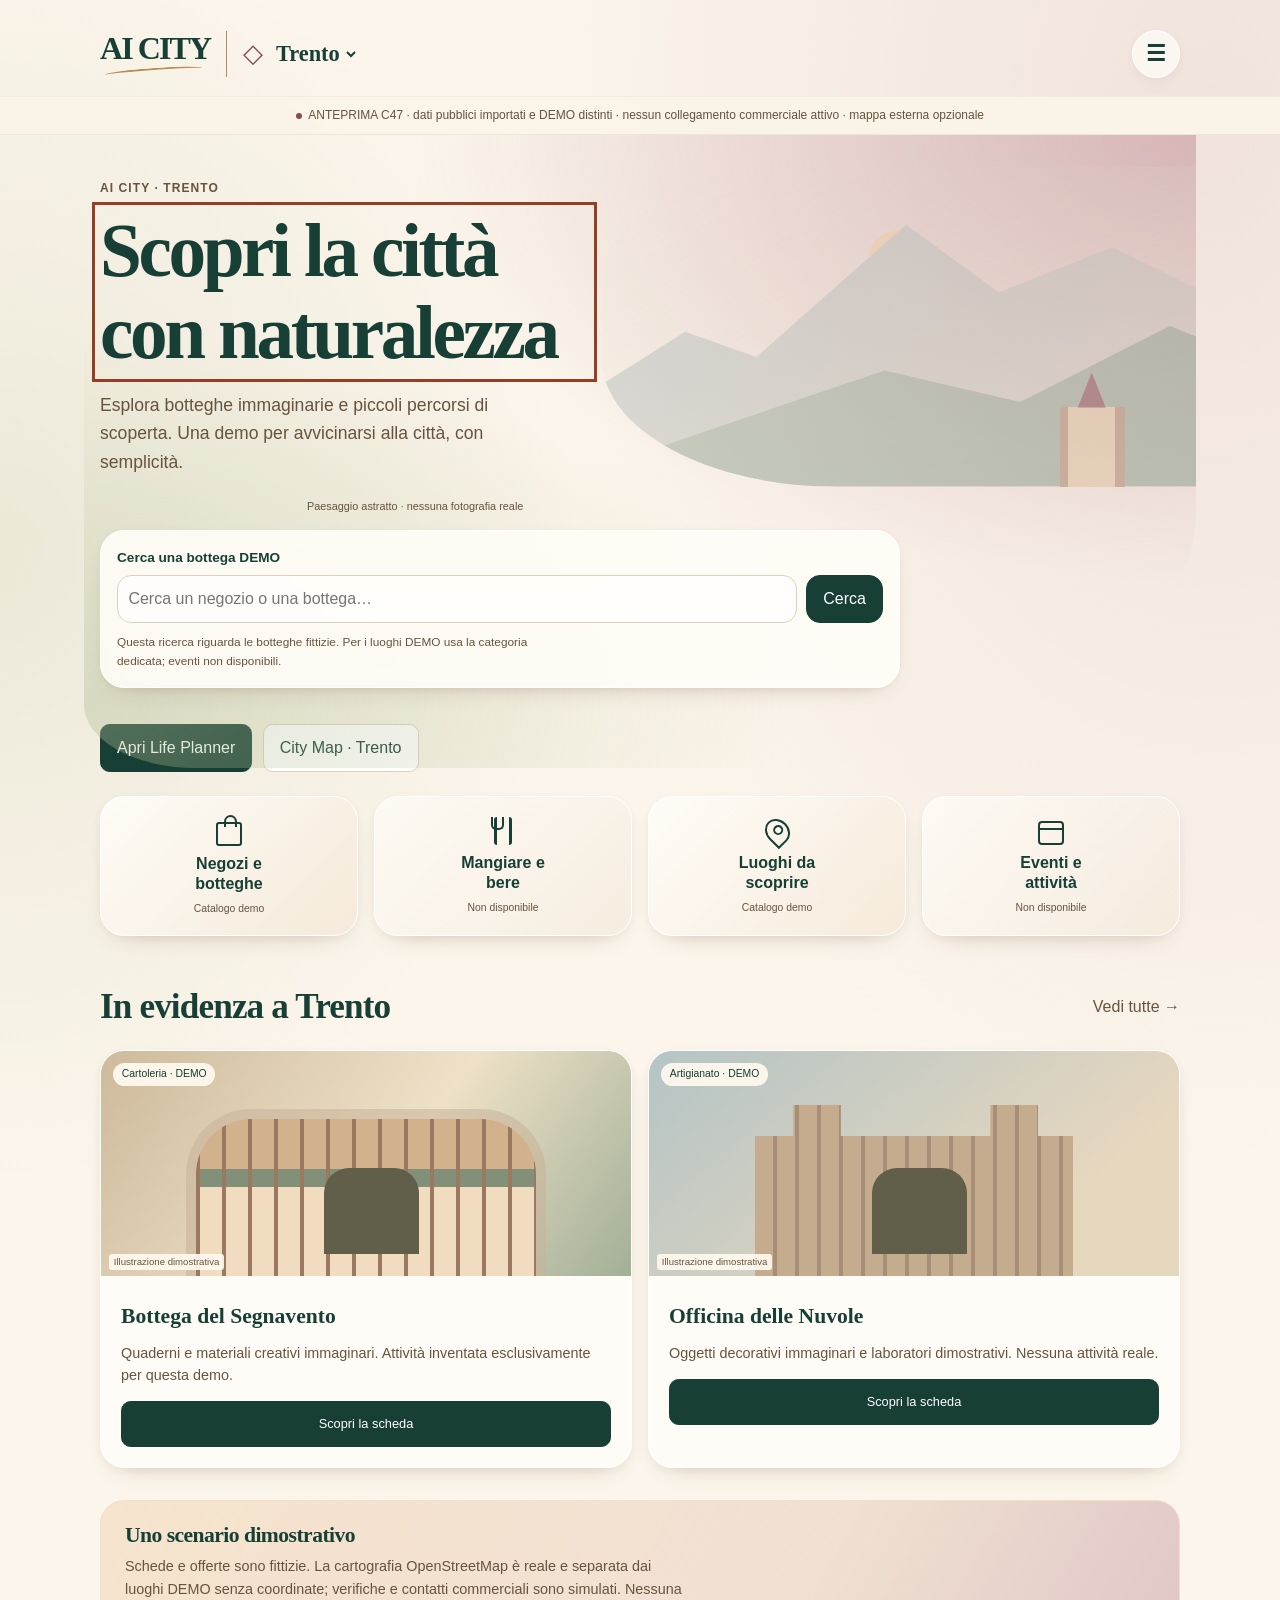
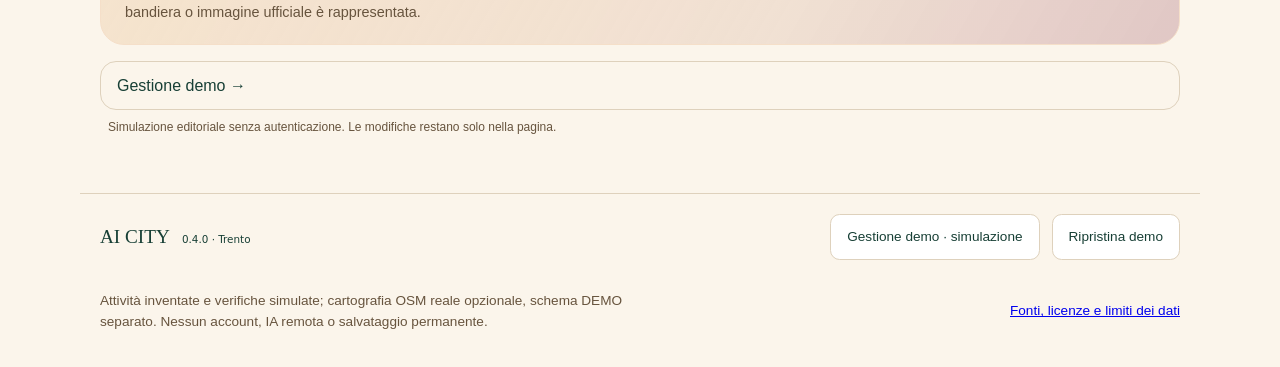
==== index.html @ 55f74620 "Publish approved C47 preview assets: 30 files, 112 source-attributed places" ====
<!doctype html>
<html lang="it" data-city="neutral">
<head>
  <meta charset="utf-8">
  <meta name="viewport" content="width=device-width, initial-scale=1">
  <meta http-equiv="Content-Security-Policy" content="default-src 'none'; script-src 'self'; style-src 'self'; connect-src 'none'; img-src 'self' https://tile.openstreetmap.org; object-src 'none'; base-uri 'none'; form-action 'none'">
  <meta name="robots" content="noindex, nofollow">
  <meta name="referrer" content="no-referrer">
  <title>AI CITY — Trento 0.4.0</title>
  <link rel="stylesheet" href="vendor/leaflet/leaflet.css?v=a78371028241">
  <link rel="stylesheet" href="css/themes.css?v=1bc61b730424">
  <link rel="stylesheet" href="css/styles.css?v=4cbe241a34bc">
  <script defer src="vendor/leaflet/leaflet.js?v=85d455b45224"></script>
  <script defer src="js/demo-data.js?v=3ddd07dd8bb1"></script>
  <script defer src="js/themes/cities.js?v=68f220bba441"></script>
  <script defer src="js/state.js?v=ad04cb5efa0e"></script>
  <script defer src="js/content.js?v=97aa7e0a0146"></script>
  <script defer src="js/ui.js?v=42a8a1e8aa17"></script>
  <script defer src="js/navigation.js?v=e4daad73b8e9"></script>
  <script defer src="js/adapters/services.js?v=25bae5fc5af2"></script>
  <script defer src="js/components/city-map.js?v=29659e75aa56"></script>
  <script defer src="js/modules/catalog.js?v=ef05565b4fd0"></script>
  <script defer src="js/modules/editorial.js?v=5b3445614625"></script>
  <script defer src="js/modules/home.js?v=97c25fdfb9ae"></script>
  <script defer src="js/modules/discovery.js?v=fab158edac0f"></script>
  <script defer src="js/app.js?v=d16a31683021"></script>
</head>
<body>
  <a class="skip" href="#main">Vai al contenuto</a>
  <header class="site-header"><div class="header-inner">
    <button type="button" id="home" class="brand" aria-label="AI CITY — Homepage">AI CITY<span class="brand-stroke" aria-hidden="true"></span></button>
    <div class="city-control"><span class="territory-symbol" role="img" aria-label="Segno neutro, non simbolo territoriale ufficiale">◇</span><label class="sr-only" for="city-selector">Città disponibile nella demo</label><select id="city-selector" aria-describedby="city-hint"><option value="trento">Trento</option></select><span id="city-hint" class="sr-only">Solo Trento è disponibile; nessun'altra città è operativa.</span></div>
    <details class="compact-menu"><summary aria-label="Apri menu di navigazione"><span class="menu-lines" aria-hidden="true">☰</span></summary><nav aria-label="Navigazione principale"><button type="button" id="explore">Esplora le botteghe</button><button type="button" id="places-nav">Luoghi DEMO</button><button type="button" id="planner-nav">Il mio piano DEMO</button></nav></details>
  </div></header>
  <aside class="demo-notice"><span class="notice-dot" aria-hidden="true"></span>ANTEPRIMA C47 · dati pubblici importati e DEMO distinti · nessun collegamento commerciale attivo · mappa esterna opzionale</aside>
  <main id="main" tabindex="-1"><h1>La demo si sta preparando</h1><p>Se il messaggio rimane visibile, verifica che tutti gli script locali siano presenti e consentiti.</p></main>
  <p id="announcement" class="sr-only" role="status" aria-live="polite" aria-atomic="true"></p>
  <footer><div class="footer-top"><span class="footer-wordmark">AI CITY <small>0.4.0 · Trento</small></span><button type="button" id="manage">Gestione demo · simulazione</button><button type="button" id="reset">Ripristina demo</button></div><p>Attività inventate e verifiche simulate; cartografia OSM reale opzionale, schema DEMO separato. Nessun account, IA remota o salvataggio permanente.</p><p><a href="attributions.html">Fonti, licenze e limiti dei dati</a></p></footer>
  <noscript><p class="demo-notice">Abilita JavaScript locale per esplorare la demo. Nessun servizio esterno è necessario.</p></noscript>
</body>
</html>
---- vendor/leaflet/leaflet.css ----
/* required styles */

.leaflet-pane,
.leaflet-tile,
.leaflet-marker-icon,
.leaflet-marker-shadow,
.leaflet-tile-container,
.leaflet-pane > svg,
.leaflet-pane > canvas,
.leaflet-zoom-box,
.leaflet-image-layer,
.leaflet-layer {
	position: absolute;
	left: 0;
	top: 0;
	}
.leaflet-container {
	overflow: hidden;
	}
.leaflet-tile,
.leaflet-marker-icon,
.leaflet-marker-shadow {
	-webkit-user-select: none;
	   -moz-user-select: none;
	        user-select: none;
	  -webkit-user-drag: none;
	}
/* Prevents IE11 from highlighting tiles in blue */
.leaflet-tile::selection {
	background: transparent;
}
/* Safari renders non-retina tile on retina better with this, but Chrome is worse */
.leaflet-safari .leaflet-tile {
	image-rendering: -webkit-optimize-contrast;
	}
/* hack that prevents hw layers "stretching" when loading new tiles */
.leaflet-safari .leaflet-tile-container {
	width: 1600px;
	height: 1600px;
	-webkit-transform-origin: 0 0;
	}
.leaflet-marker-icon,
.leaflet-marker-shadow {
	display: block;
	}
/* .leaflet-container svg: reset svg max-width decleration shipped in Joomla! (joomla.org) 3.x */
/* .leaflet-container img: map is broken in FF if you have max-width: 100% on tiles */
.leaflet-container .leaflet-overlay-pane svg {
	max-width: none !important;
	max-height: none !important;
	}
.leaflet-container .leaflet-marker-pane img,
.leaflet-container .leaflet-shadow-pane img,
.leaflet-container .leaflet-tile-pane img,
.leaflet-container img.leaflet-image-layer,
.leaflet-container .leaflet-tile {
	max-width: none !important;
	max-height: none !important;
	width: auto;
	padding: 0;
	}

.leaflet-container img.leaflet-tile {
	/* See: https://bugs.chromium.org/p/chromium/issues/detail?id=600120 */
	mix-blend-mode: plus-lighter;
}

.leaflet-container.leaflet-touch-zoom {
	-ms-touch-action: pan-x pan-y;
	touch-action: pan-x pan-y;
	}
.leaflet-container.leaflet-touch-drag {
	-ms-touch-action: pinch-zoom;
	/* Fallback for FF which doesn't support pinch-zoom */
	touch-action: none;
	touch-action: pinch-zoom;
}
.leaflet-container.leaflet-touch-drag.leaflet-touch-zoom {
	-ms-touch-action: none;
	touch-action: none;
}
.leaflet-container {
	-webkit-tap-highlight-color: transparent;
}
.leaflet-container a {
	-webkit-tap-highlight-color: rgba(51, 181, 229, 0.4);
}
.leaflet-tile {
	filter: inherit;
	visibility: hidden;
	}
.leaflet-tile-loaded {
	visibility: inherit;
	}
.leaflet-zoom-box {
	width: 0;
	height: 0;
	-moz-box-sizing: border-box;
	     box-sizing: border-box;
	z-index: 800;
	}
/* workaround for https://bugzilla.mozilla.org/show_bug.cgi?id=888319 */
.leaflet-overlay-pane svg {
	-moz-user-select: none;
	}

.leaflet-pane         { z-index: 400; }

.leaflet-tile-pane    { z-index: 200; }
.leaflet-overlay-pane { z-index: 400; }
.leaflet-shadow-pane  { z-index: 500; }
.leaflet-marker-pane  { z-index: 600; }
.leaflet-tooltip-pane   { z-index: 650; }
.leaflet-popup-pane   { z-index: 700; }

.leaflet-map-pane canvas { z-index: 100; }
.leaflet-map-pane svg    { z-index: 200; }

.leaflet-vml-shape {
	width: 1px;
	height: 1px;
	}
.lvml {
	behavior: url(#default#VML);
	display: inline-block;
	position: absolute;
	}


/* control positioning */

.leaflet-control {
	position: relative;
	z-index: 800;
	pointer-events: visiblePainted; /* IE 9-10 doesn't have auto */
	pointer-events: auto;
	}
.leaflet-top,
.leaflet-bottom {
	position: absolute;
	z-index: 1000;
	pointer-events: none;
	}
.leaflet-top {
	top: 0;
	}
.leaflet-right {
	right: 0;
	}
.leaflet-bottom {
	bottom: 0;
	}
.leaflet-left {
	left: 0;
	}
.leaflet-control {
	float: left;
	clear: both;
	}
.leaflet-right .leaflet-control {
	float: right;
	}
.leaflet-top .leaflet-control {
	margin-top: 10px;
	}
.leaflet-bottom .leaflet-control {
	margin-bottom: 10px;
	}
.leaflet-left .leaflet-control {
	margin-left: 10px;
	}
.leaflet-right .leaflet-control {
	margin-right: 10px;
	}


/* zoom and fade animations */

.leaflet-fade-anim .leaflet-popup {
	opacity: 0;
	-webkit-transition: opacity 0.2s linear;
	   -moz-transition: opacity 0.2s linear;
	        transition: opacity 0.2s linear;
	}
.leaflet-fade-anim .leaflet-map-pane .leaflet-popup {
	opacity: 1;
	}
.leaflet-zoom-animated {
	-webkit-transform-origin: 0 0;
	    -ms-transform-origin: 0 0;
	        transform-origin: 0 0;
	}
svg.leaflet-zoom-animated {
	will-change: transform;
}

.leaflet-zoom-anim .leaflet-zoom-animated {
	-webkit-transition: -webkit-transform 0.25s cubic-bezier(0,0,0.25,1);
	   -moz-transition:    -moz-transform 0.25s cubic-bezier(0,0,0.25,1);
	        transition:         transform 0.25s cubic-bezier(0,0,0.25,1);
	}
.leaflet-zoom-anim .leaflet-tile,
.leaflet-pan-anim .leaflet-tile {
	-webkit-transition: none;
	   -moz-transition: none;
	        transition: none;
	}

.leaflet-zoom-anim .leaflet-zoom-hide {
	visibility: hidden;
	}


/* cursors */

.leaflet-interactive {
	cursor: pointer;
	}
.leaflet-grab {
	cursor: -webkit-grab;
	cursor:    -moz-grab;
	cursor:         grab;
	}
.leaflet-crosshair,
.leaflet-crosshair .leaflet-interactive {
	cursor: crosshair;
	}
.leaflet-popup-pane,
.leaflet-control {
	cursor: auto;
	}
.leaflet-dragging .leaflet-grab,
.leaflet-dragging .leaflet-grab .leaflet-interactive,
.leaflet-dragging .leaflet-marker-draggable {
	cursor: move;
	cursor: -webkit-grabbing;
	cursor:    -moz-grabbing;
	cursor:         grabbing;
	}

/* marker & overlays interactivity */
.leaflet-marker-icon,
.leaflet-marker-shadow,
.leaflet-image-layer,
.leaflet-pane > svg path,
.leaflet-tile-container {
	pointer-events: none;
	}

.leaflet-marker-icon.leaflet-interactive,
.leaflet-image-layer.leaflet-interactive,
.leaflet-pane > svg path.leaflet-interactive,
svg.leaflet-image-layer.leaflet-interactive path {
	pointer-events: visiblePainted; /* IE 9-10 doesn't have auto */
	pointer-events: auto;
	}

/* visual tweaks */

.leaflet-container {
	background: #ddd;
	outline-offset: 1px;
	}
.leaflet-container a {
	color: #0078A8;
	}
.leaflet-zoom-box {
	border: 2px dotted #38f;
	background: rgba(255,255,255,0.5);
	}


/* general typography */
.leaflet-container {
	font-family: "Helvetica Neue", Arial, Helvetica, sans-serif;
	font-size: 12px;
	font-size: 0.75rem;
	line-height: 1.5;
	}


/* general toolbar styles */

.leaflet-bar {
	box-shadow: 0 1px 5px rgba(0,0,0,0.65);
	border-radius: 4px;
	}
.leaflet-bar a {
	background-color: #fff;
	border-bottom: 1px solid #ccc;
	width: 26px;
	height: 26px;
	line-height: 26px;
	display: block;
	text-align: center;
	text-decoration: none;
	color: black;
	}
.leaflet-bar a,
.leaflet-control-layers-toggle {
	background-position: 50% 50%;
	background-repeat: no-repeat;
	display: block;
	}
.leaflet-bar a:hover,
.leaflet-bar a:focus {
	background-color: #f4f4f4;
	}
.leaflet-bar a:first-child {
	border-top-left-radius: 4px;
	border-top-right-radius: 4px;
	}
.leaflet-bar a:last-child {
	border-bottom-left-radius: 4px;
	border-bottom-right-radius: 4px;
	border-bottom: none;
	}
.leaflet-bar a.leaflet-disabled {
	cursor: default;
	background-color: #f4f4f4;
	color: #bbb;
	}

.leaflet-touch .leaflet-bar a {
	width: 30px;
	height: 30px;
	line-height: 30px;
	}
.leaflet-touch .leaflet-bar a:first-child {
	border-top-left-radius: 2px;
	border-top-right-radius: 2px;
	}
.leaflet-touch .leaflet-bar a:last-child {
	border-bottom-left-radius: 2px;
	border-bottom-right-radius: 2px;
	}

/* zoom control */

.leaflet-control-zoom-in,
.leaflet-control-zoom-out {
	font: bold 18px 'Lucida Console', Monaco, monospace;
	text-indent: 1px;
	}

.leaflet-touch .leaflet-control-zoom-in, .leaflet-touch .leaflet-control-zoom-out  {
	font-size: 22px;
	}


/* layers control */

.leaflet-control-layers {
	box-shadow: 0 1px 5px rgba(0,0,0,0.4);
	background: #fff;
	border-radius: 5px;
	}
.leaflet-control-layers-toggle {
	background-image: url(images/layers.png);
	width: 36px;
	height: 36px;
	}
.leaflet-retina .leaflet-control-layers-toggle {
	background-image: url(images/layers-2x.png);
	background-size: 26px 26px;
	}
.leaflet-touch .leaflet-control-layers-toggle {
	width: 44px;
	height: 44px;
	}
.leaflet-control-layers .leaflet-control-layers-list,
.leaflet-control-layers-expanded .leaflet-control-layers-toggle {
	display: none;
	}
.leaflet-control-layers-expanded .leaflet-control-layers-list {
	display: block;
	position: relative;
	}
.leaflet-control-layers-expanded {
	padding: 6px 10px 6px 6px;
	color: #333;
	background: #fff;
	}
.leaflet-control-layers-scrollbar {
	overflow-y: scroll;
	overflow-x: hidden;
	padding-right: 5px;
	}
.leaflet-control-layers-selector {
	margin-top: 2px;
	position: relative;
	top: 1px;
	}
.leaflet-control-layers label {
	display: block;
	font-size: 13px;
	font-size: 1.08333em;
	}
.leaflet-control-layers-separator {
	height: 0;
	border-top: 1px solid #ddd;
	margin: 5px -10px 5px -6px;
	}

/* Default icon URLs */
.leaflet-default-icon-path { /* used only in path-guessing heuristic, see L.Icon.Default */
	background-image: url(images/marker-icon.png);
	}


/* attribution and scale controls */

.leaflet-container .leaflet-control-attribution {
	background: #fff;
	background: rgba(255, 255, 255, 0.8);
	margin: 0;
	}
.leaflet-control-attribution,
.leaflet-control-scale-line {
	padding: 0 5px;
	color: #333;
	line-height: 1.4;
	}
.leaflet-control-attribution a {
	text-decoration: none;
	}
.leaflet-control-attribution a:hover,
.leaflet-control-attribution a:focus {
	text-decoration: underline;
	}
.leaflet-attribution-flag {
	display: inline !important;
	vertical-align: baseline !important;
	width: 1em;
	height: 0.6669em;
	}
.leaflet-left .leaflet-control-scale {
	margin-left: 5px;
	}
.leaflet-bottom .leaflet-control-scale {
	margin-bottom: 5px;
	}
.leaflet-control-scale-line {
	border: 2px solid #777;
	border-top: none;
	line-height: 1.1;
	padding: 2px 5px 1px;
	white-space: nowrap;
	-moz-box-sizing: border-box;
	     box-sizing: border-box;
	background: rgba(255, 255, 255, 0.8);
	text-shadow: 1px 1px #fff;
	}
.leaflet-control-scale-line:not(:first-child) {
	border-top: 2px solid #777;
	border-bottom: none;
	margin-top: -2px;
	}
.leaflet-control-scale-line:not(:first-child):not(:last-child) {
	border-bottom: 2px solid #777;
	}

.leaflet-touch .leaflet-control-attribution,
.leaflet-touch .leaflet-control-layers,
.leaflet-touch .leaflet-bar {
	box-shadow: none;
	}
.leaflet-touch .leaflet-control-layers,
.leaflet-touch .leaflet-bar {
	border: 2px solid rgba(0,0,0,0.2);
	background-clip: padding-box;
	}


/* popup */

.leaflet-popup {
	position: absolute;
	text-align: center;
	margin-bottom: 20px;
	}
.leaflet-popup-content-wrapper {
	padding: 1px;
	text-align: left;
	border-radius: 12px;
	}
.leaflet-popup-content {
	margin: 13px 24px 13px 20px;
	line-height: 1.3;
	font-size: 13px;
	font-size: 1.08333em;
	min-height: 1px;
	}
.leaflet-popup-content p {
	margin: 17px 0;
	margin: 1.3em 0;
	}
.leaflet-popup-tip-container {
	width: 40px;
	height: 20px;
	position: absolute;
	left: 50%;
	margin-top: -1px;
	margin-left: -20px;
	overflow: hidden;
	pointer-events: none;
	}
.leaflet-popup-tip {
	width: 17px;
	height: 17px;
	padding: 1px;

	margin: -10px auto 0;
	pointer-events: auto;

	-webkit-transform: rotate(45deg);
	   -moz-transform: rotate(45deg);
	    -ms-transform: rotate(45deg);
	        transform: rotate(45deg);
	}
.leaflet-popup-content-wrapper,
.leaflet-popup-tip {
	background: white;
	color: #333;
	box-shadow: 0 3px 14px rgba(0,0,0,0.4);
	}
.leaflet-container a.leaflet-popup-close-button {
	position: absolute;
	top: 0;
	right: 0;
	border: none;
	text-align: center;
	width: 24px;
	height: 24px;
	font: 16px/24px Tahoma, Verdana, sans-serif;
	color: #757575;
	text-decoration: none;
	background: transparent;
	}
.leaflet-container a.leaflet-popup-close-button:hover,
.leaflet-container a.leaflet-popup-close-button:focus {
	color: #585858;
	}
.leaflet-popup-scrolled {
	overflow: auto;
	}

.leaflet-oldie .leaflet-popup-content-wrapper {
	-ms-zoom: 1;
	}
.leaflet-oldie .leaflet-popup-tip {
	width: 24px;
	margin: 0 auto;

	-ms-filter: "progid:DXImageTransform.Microsoft.Matrix(M11=0.70710678, M12=0.70710678, M21=-0.70710678, M22=0.70710678)";
	filter: progid:DXImageTransform.Microsoft.Matrix(M11=0.70710678, M12=0.70710678, M21=-0.70710678, M22=0.70710678);
	}

.leaflet-oldie .leaflet-control-zoom,
.leaflet-oldie .leaflet-control-layers,
.leaflet-oldie .leaflet-popup-content-wrapper,
.leaflet-oldie .leaflet-popup-tip {
	border: 1px solid #999;
	}


/* div icon */

.leaflet-div-icon {
	background: #fff;
	border: 1px solid #666;
	}


/* Tooltip */
/* Base styles for the element that has a tooltip */
.leaflet-tooltip {
	position: absolute;
	padding: 6px;
	background-color: #fff;
	border: 1px solid #fff;
	border-radius: 3px;
	color: #222;
	white-space: nowrap;
	-webkit-user-select: none;
	-moz-user-select: none;
	-ms-user-select: none;
	user-select: none;
	pointer-events: none;
	box-shadow: 0 1px 3px rgba(0,0,0,0.4);
	}
.leaflet-tooltip.leaflet-interactive {
	cursor: pointer;
	pointer-events: auto;
	}
.leaflet-tooltip-top:before,
.leaflet-tooltip-bottom:before,
.leaflet-tooltip-left:before,
.leaflet-tooltip-right:before {
	position: absolute;
	pointer-events: none;
	border: 6px solid transparent;
	background: transparent;
	content: "";
	}

/* Directions */

.leaflet-tooltip-bottom {
	margin-top: 6px;
}
.leaflet-tooltip-top {
	margin-top: -6px;
}
.leaflet-tooltip-bottom:before,
.leaflet-tooltip-top:before {
	left: 50%;
	margin-left: -6px;
	}
.leaflet-tooltip-top:before {
	bottom: 0;
	margin-bottom: -12px;
	border-top-color: #fff;
	}
.leaflet-tooltip-bottom:before {
	top: 0;
	margin-top: -12px;
	margin-left: -6px;
	border-bottom-color: #fff;
	}
.leaflet-tooltip-left {
	margin-left: -6px;
}
.leaflet-tooltip-right {
	margin-left: 6px;
}
.leaflet-tooltip-left:before,
.leaflet-tooltip-right:before {
	top: 50%;
	margin-top: -6px;
	}
.leaflet-tooltip-left:before {
	right: 0;
	margin-right: -12px;
	border-left-color: #fff;
	}
.leaflet-tooltip-right:before {
	left: 0;
	margin-left: -12px;
	border-right-color: #fff;
	}

/* Printing */

@media print {
	/* Prevent printers from removing background-images of controls. */
	.leaflet-control {
		-webkit-print-color-adjust: exact;
		print-color-adjust: exact;
		}
	}
---- css/themes.css ----
/* Palette di progetto: non identifica una bandiera ufficiale. Fallback neutro alla radice. */
:root, :root[data-city="neutral"] {
  --cream: #f6f4ee; --paper: #fffdfa; --ink: #233d35; --muted: #59665d;
  --wine: #70666a; --wine-soft: #d8ced0; --sage: #ccd4c8; --gold: #b39b76;
  --line: #d7d9d0; --focus: #813f25;
}
:root[data-city="trento"] {
  --cream: #fbf5eb; --paper: #fffcf7; --ink: #173f35; --muted: #67543e;
  --wine: #854c56; --wine-soft: #d8b5b2; --sage: #c3c9ad; --gold: #b58d57;
  --line: #ded1bc; --focus: #943f23;
}
---- css/styles.css ----
:root {
  color-scheme: light;
  --ink: #193e35;
  --muted: #4b625a;
  --paper: #f5f3eb;
  --line: #bdcbc0;
  --green: #18583f;
  --focus: #a43b0b;
  font-family: system-ui, -apple-system, sans-serif;
  font-size: 16px;
  line-height: 1.6;
  color: var(--ink);
  background: var(--paper);
}
* { box-sizing: border-box; }
body { margin: 0; }
.site-header { background: #123d33; color: white; }
.header-inner, main, footer { max-width: 1120px; margin: auto; padding: 1.25rem; }
.header-inner { display: flex; flex-wrap: wrap; align-items: center; gap: 1rem; }
.brand { color: white; background: transparent; border: 0; padding: .25rem; font-size: 1.6rem; font-weight: 850; text-align: left; }
.brand span { display: block; font-size: .8rem; font-weight: 450; }
.version { border: 1px solid #94bbaa; border-radius: 2rem; padding: .25rem .7rem; font-size: .8rem; }
nav { display: flex; gap: .5rem; flex-wrap: wrap; margin-left: auto; }
nav button { color: white; background: transparent; border-color: #94bbaa; }
nav button[aria-current="page"] { color: #123d33; background: #e1efe4; }
.demo-notice { padding: .8rem 1.25rem; text-align: center; color: #4d390c; background: #f8dfa3; font-size: .9rem; }
main { min-height: 65vh; padding-top: 2rem; padding-bottom: 3rem; }
h1 { max-width: 20ch; font-size: clamp(2rem, 6vw, 3.8rem); line-height: 1.1; letter-spacing: -.045em; margin: .6rem 0 1.25rem; overflow-wrap: anywhere; }
h2 { font-size: 1.35rem; line-height: 1.3; }
h3 { font-size: 1.3rem; line-height: 1.3; margin: .5rem 0; }
p { max-width: 70ch; }
.lead { font-size: 1.15rem; }
.eyebrow { text-transform: uppercase; letter-spacing: .09em; font-size: .75rem; font-weight: 750; }
.muted, .field-hint { color: var(--muted); }
.hero { padding: .75rem 0 1.5rem; max-width: 760px; }
button, input, select, textarea { font: inherit; }
button { min-height: 46px; padding: .65rem 1rem; border: 1px solid #4d7160; background: white; color: var(--ink); border-radius: .6rem; cursor: pointer; white-space: normal; overflow-wrap: anywhere; }
button.primary { color: white; background: var(--green); border-color: var(--green); }
button:hover:not(:disabled) { box-shadow: 0 2px 0 #193e3533; }
button:disabled { color: #536159; background: #e0e5df; border-color: #8c9c90; cursor: not-allowed; }
:focus-visible { outline: 3px solid var(--focus); outline-offset: 4px; }
.site-header :focus-visible { outline-color: #ffdb91; }
h1:focus, h3:focus { outline: 3px solid var(--focus); outline-offset: 5px; }
.actions { display: flex; flex-wrap: wrap; gap: .65rem; margin: 1.25rem 0; }
.card, .profile-card { background: white; border: 1px solid var(--line); border-radius: 1rem; padding: 1.25rem; margin: 1rem 0; overflow-wrap: anywhere; }
.card.selected { border: 3px solid var(--green); padding: calc(1.25rem - 2px); }
.badge { display: inline-block; background: #e2ece2; border-radius: .4rem; padding: .25rem .65rem; font-size: .85rem; font-weight: 650; }
.filters { display: grid; grid-template-columns: minmax(0, 2fr) minmax(0, 1fr); gap: 1rem; }
label { display: block; font-weight: 650; margin: .9rem 0 .3rem; }
input, select, textarea { width: 100%; min-width: 0; min-height: 46px; padding: .65rem; background: white; color: var(--ink); border: 1px solid #657e70; border-radius: .45rem; }
textarea { min-height: 120px; resize: vertical; }
input[aria-invalid="true"], textarea[aria-invalid="true"], select[aria-invalid="true"] { border: 2px solid #932e19; }
.field-hint { font-size: .85rem; margin-top: .35rem; }
.result-count { font-weight: 700; }
.catalog-layout { display: grid; grid-template-columns: minmax(0, 1.1fr) minmax(0, .9fr); gap: 1.5rem; align-items: start; }
.catalog-layout > * { min-width: 0; }
.map { border: 2px dashed #708d77; border-radius: 1rem; padding: 1rem; background: repeating-linear-gradient(35deg, #e6eddf, #e6eddf 36px, #d7e4d3 37px, #d7e4d3 40px); }
.map > p, .map-selection { background: #f7f8f1; border-radius: .5rem; padding: .7rem; }
.map-selection:empty { display: none; }
.pins { display: grid; gap: 1rem; margin: 1.25rem 0; }
.pin { text-align: left; border: 2px solid var(--green); }
.pin[aria-pressed="true"] { color: white; background: var(--green); }
.details { display: grid; grid-template-columns: minmax(120px, .6fr) minmax(0, 2fr); gap: .8rem 1.25rem; }
dt { font-weight: 700; }
dd { margin: 0; overflow-wrap: anywhere; }
.empty-state, .error-panel, .feedback { padding: 1rem; border: 1px solid var(--line); border-radius: .7rem; background: #e8eee3; overflow-wrap: anywhere; }
.error-panel, .form-errors { color: #832916; }
.form-errors:empty { display: none; }
.domain { background: white; border: 1px solid var(--line); padding: 1rem; border-radius: .7rem; overflow-wrap: anywhere; font-weight: 700; }
form:not(.filters) { max-width: 720px; }
fieldset { border: 1px solid #657e70; border-radius: .6rem; margin-top: 1.5rem; min-width: 0; }
legend { padding: 0 .4rem; font-weight: 700; }
.check { display: flex; align-items: flex-start; gap: .75rem; font-weight: 400; padding: .4rem 0; }
.check input { width: 24px; height: 24px; min-height: 24px; flex: 0 0 24px; margin-top: .2rem; }
footer { border-top: 1px solid var(--line); display: flex; flex-wrap: wrap; align-items: center; justify-content: space-between; gap: 1rem; font-size: .85rem; }
.skip { position: absolute; top: -100px; left: 1rem; z-index: 10; background: white; color: var(--ink); padding: 1rem; }
.skip:focus { top: 1rem; }
.sr-only { position: absolute; width: 1px; height: 1px; overflow: hidden; clip-path: inset(50%); white-space: nowrap; }
@media (max-width: 700px) {
  .header-inner, main, footer { padding-left: 1rem; padding-right: 1rem; }
  nav { width: 100%; margin-left: 0; }
  nav button { flex: 1; }
  .version { margin-left: auto; }
  .filters, .catalog-layout, .details { grid-template-columns: minmax(0, 1fr); }
  .map-section { margin-top: .5rem; }
  .details { gap: .2rem; }
  dd { margin-bottom: .9rem; }
  .actions > button { flex: 1 1 180px; }
}
@media (prefers-reduced-motion: reduce) { * { scroll-behavior: auto; } }
/* Lo schema opzionale crea i segnaposto solo quando viene aperto. */
summary { cursor: pointer; min-height: 46px; padding: .7rem; border: 1px solid var(--line); border-radius: .5rem; font-weight: 650; }
details[open] > summary { margin-bottom: .75rem; }

/* AI CITY 0.4.0 — design system: carta, crema e velature territoriali astratte. */
:root {
  --green: var(--ink);
  --radius-panel: 24px;
  --shadow-paper: 0 12px 28px -20px #6d462e75, 0 2px 8px #6d462e0c;
  font-family: -apple-system, BlinkMacSystemFont, 'Segoe UI', sans-serif;
  color: var(--ink);
  background: var(--cream);
}
body {
  background: radial-gradient(ellipse at 95% 7%, #be8c922d, transparent 40%), radial-gradient(ellipse at 0% 28%, #b4bb9536, transparent 32%), var(--cream);
}
h1, h2, h3, .brand, .footer-wordmark { font-family: Georgia, 'Times New Roman', serif; }
h1 { font-weight: 600; letter-spacing: -.045em; line-height: 1.09; }
h2 { font-weight: 600; letter-spacing: -.025em; }
.site-header { color: var(--ink); background: transparent; }
.header-inner { position: relative; gap: 1rem; padding-top: 1.5rem; padding-bottom: .8rem; }
.brand { color: var(--ink); position: relative; font-size: 2rem; line-height: 1; letter-spacing: -.06em; padding: .5rem 0; min-height: 50px; }
.brand-stroke { display: block; height: 7px; margin: 4px 8px 0 5px; border-top: 2px solid var(--gold); border-radius: 50%; transform: rotate(-4deg); }
.city-control { display: flex; gap: .35rem; align-items: center; border-left: 1px solid var(--gold); padding-left: 1rem; }
.city-control select { width: auto; max-width: 145px; border: 0; background: transparent; font-family: Georgia, serif; font-size: 1.4rem; font-weight: 600; color: var(--ink); padding: .2rem; }
.territory-symbol { color: var(--wine); font-size: 1.6rem; }
.compact-menu { margin-left: auto; }
.compact-menu > summary { list-style: none; display: grid; place-items: center; min-width: 48px; min-height: 48px; padding: .5rem; border: 1px solid #fff; border-radius: 50%; background: #fffcf7c9; box-shadow: var(--shadow-paper); }
.compact-menu > summary::-webkit-details-marker { display: none; }
.menu-lines { font-size: 1.35rem; line-height: 1; }
.compact-menu nav { position: absolute; right: 1rem; top: calc(100% - 6px); z-index: 20; margin: 0; padding: .75rem; background: var(--paper); border: 1px solid var(--line); border-radius: 16px; box-shadow: var(--shadow-paper); max-width: calc(100vw - 2rem); }
nav button { color: var(--ink); border-color: var(--line); background: var(--paper); }
.site-header :focus-visible { outline-color: var(--focus); }
.demo-notice { position: sticky; top: 0; z-index: 10; background: #faf4e9f5; color: var(--muted); font-size: .75rem; padding: .55rem 1rem; border-top: 1px solid #e3d7c755; border-bottom: 1px solid #e3d7c788; }
.notice-dot { display: inline-block; width: 6px; height: 6px; border-radius: 50%; background: var(--wine); margin-right: .4rem; }
main { padding-top: 1.8rem; }
.eyebrow { color: var(--muted); }
.home-page { padding-top: 0; }
.hero { position: relative; max-width: none; padding: 2rem 0 0; isolation: isolate; }
.hero::before { content: ''; position: absolute; z-index: -2; inset: 0 -1rem -4rem; background: radial-gradient(ellipse at 100% 0%, #aa6c7760, transparent 50%), radial-gradient(ellipse at 0% 90%, #b3bd9366, transparent 45%); border-radius: 0 0 40% 10%; pointer-events: none; }
.hero h1 { position: relative; z-index: 1; font-size: clamp(2.25rem, 6.4vw, 4.7rem); max-width: 13ch; margin-top: .5rem; margin-bottom: 1.1rem; }
.hero > .lead { position: relative; z-index: 1; max-width: 43ch; color: var(--muted); font-size: 1.1rem; }
.landscape { position: absolute; z-index: -1; right: -1rem; top: 2rem; width: 55%; height: 270px; overflow: hidden; opacity: .55; background: linear-gradient(160deg, transparent 0%, #e4d9c766 70%); border-radius: 35% 0 0 40%; }
.landscape-ridge { position: absolute; inset: 12% -10% 0; background: linear-gradient(145deg, #b1bec0, #d6caba); clip-path: polygon(0 77%, 20% 45%, 30% 54%, 51% 7%, 64% 31%, 80% 15%, 100% 40%, 100% 100%, 0 100%); }
.landscape-ridge::after { content: ''; position: absolute; inset: 25% 0 0; background: linear-gradient(145deg, #a5b3a0, #8e9f8e); clip-path: polygon(0 100%, 48% 45%, 67% 60%, 88% 24%, 100% 40%, 100% 100%); }
.landscape-sun { position: absolute; width: 55px; height: 55px; border-radius: 50%; background: #edcda3; top: 20%; left: 45%; }
.landscape-village { position: absolute; bottom: 0; right: 12%; width: 65px; height: 80px; background: linear-gradient(90deg, #ac856c 12%, #dec2a0 12% 85%, #ac856c 85%); border-radius: 4px 4px 0 0; }
.landscape-village::before { content: ''; position: absolute; top: -34px; left: 18px; width: 28px; height: 35px; background: var(--wine); clip-path: polygon(0 100%, 50% 0, 100% 100%); }
.art-caption { position: relative; text-align: right; font-size: .68rem; color: var(--muted); padding: .3rem 0; margin-bottom: .6rem; }
.home-search { position: relative; z-index: 2; display: grid; grid-template-columns: minmax(0, 1fr) auto; column-gap: .6rem; padding: 1rem; border: 1px solid #fff; border-radius: var(--radius-panel); background: #fffcf7eb; box-shadow: var(--shadow-paper); max-width: none !important; }
.home-search label { grid-column: 1/-1; margin: 0 0 .4rem; font-size: .85rem; color: var(--ink); }
.home-search input { grid-column: 1; grid-row: 2; border: 1px solid var(--line); border-radius: 14px; background: #ffffff9c; }
.home-search .field-hint { grid-column: 1/-1; margin: .6rem 0 0; font-size: .74rem; }
.home-search button { grid-column: 2; grid-row: 2; border-radius: 14px; }
.home-categories { margin: 1.5rem 0 2.5rem; }
.category-grid { display: grid; grid-template-columns: repeat(4, minmax(0,1fr)); gap: .7rem; }
.category-tile { display: flex; flex-direction: column; align-items: center; justify-content: center; gap: .5rem; min-height: 140px; border-radius: var(--radius-panel); background: linear-gradient(135deg, #fffdf8ed, #f4e6d5bb); border: 1px solid #fff; box-shadow: var(--shadow-paper); padding: 1rem .5rem; }
.category-tile:disabled { color: var(--ink); background: linear-gradient(135deg, #fffdf8bf, #f2e7d899); border-color: #fff; cursor: default; }
.category-name { max-width: 13ch; line-height: 1.25; font-weight: 600; }
.category-status { font-size: .65rem; line-height: 1.3; color: var(--muted); }
.category-icon { position: relative; display: block; width: 26px; height: 28px; color: var(--ink); }
.icon-bag { border: 2px solid currentColor; border-radius: 3px; height: 24px; margin-top: 5px; }
.icon-bag::before { content:'';position:absolute;width:9px;height:10px;left:6px;top:-9px;border:2px solid currentColor;border-bottom:0;border-radius:7px 7px 0 0; }
.icon-food { border-left: 3px solid currentColor; border-right: 3px solid currentColor; width: 18px; border-radius: 3px; }
.icon-food::before { content:'';position:absolute;left:-6px;top:0;width:9px;height:11px;border:2px solid currentColor;border-top:0;border-radius:0 0 5px 5px; }
.icon-place { border: 2px solid currentColor; width: 23px; height: 27px; border-radius: 50% 50% 50% 0; transform: rotate(-45deg); }
.icon-place::after { content:'';position:absolute;width:6px;height:6px;border:2px solid currentColor;border-radius:50%;left:6px;top:6px; }
.icon-calendar { border: 2px solid currentColor; border-radius: 4px; height: 24px; margin-top: 4px; }
.icon-calendar::before { content:'';position:absolute;top:5px;left:0;width:100%;border-top:2px solid currentColor; }
.section-heading { display:flex;gap:.75rem;align-items:center;justify-content:space-between;margin-bottom:.75rem; }
.section-heading h2 { font-size:clamp(1.5rem,4.5vw,2.2rem);margin:.5rem 0; }
.section-heading button { background:transparent;border:0;padding:.5rem 0;flex-shrink:0;color:var(--muted); }
.featured-grid { display:grid;grid-template-columns:repeat(2,minmax(0,1fr));gap:1rem; }
.featured-card { min-width:0;border-radius:var(--radius-panel);overflow:hidden;border:1px solid #fff;background:var(--paper);box-shadow:var(--shadow-paper); }
.merchant-art { position:relative;height:175px;overflow:hidden;background:linear-gradient(125deg,#ceba9c,#eee1c7 55%,#a2b097); }
.merchant-art::before { content:'';position:absolute;inset:30% 18% -10%;background:repeating-linear-gradient(90deg,#9b7860 0 4px,transparent 4px 26px),linear-gradient(#d2b18d 0 28%,#82907a 28% 38%,#f2dcc0 38%);border-radius:55px 55px 0 0;box-shadow:0 0 0 10px #c7b29b88; }
.merchant-art::after { content:'';position:absolute;bottom:10%;left:42%;height:38%;width:18%;background:#615f49;border-radius:25px 25px 0 0; }
.art-1 { background:linear-gradient(140deg,#b4c4c5,#e6d7bf 75%); }
.art-1::before { inset:24% 20% -10%;border-radius:0;background:repeating-linear-gradient(90deg,#c6ac8f 0 18px,#a88d77 18px 22px);clip-path:polygon(0 100%,0 16%,12% 16%,12% 0,27% 0,27% 16%,74% 16%,74% 0,89% 0,89% 16%,100% 16%,100% 100%); }
.art-tag { position:absolute;z-index:1;top:.75rem;left:.75rem;padding:.2rem .55rem;background:#fffaf0eb;border-radius:2rem;font-size:.65rem;color:var(--ink); }
.art-note { position:absolute;z-index:1;bottom:.4rem;left:.5rem;background:#fffaf0e8;font-size:.6rem;color:var(--muted);padding:0 .3rem;border-radius:3px; }
.featured-body { padding:1rem; }
.featured-body h3 { font-size:1.35rem;line-height:1.15;font-weight:600;overflow-wrap:anywhere; }
.featured-body p { font-size:.9rem;color:var(--muted);line-height:1.5; }
.featured-body .actions { margin:.75rem 0 0; }
.featured-body button { font-size:.8rem;padding:.5rem .7rem;width:100%; }
.scenario-panel { margin:2rem 0 1rem;border-radius:var(--radius-panel);background:linear-gradient(120deg,#f4dfc5cc,#ead3c399 65%,#d2afb2aa);padding:1.25rem 1.5rem;border:1px solid #f5dfc9; }
.scenario-panel h2 { margin:0;font-size:1.35rem; }.scenario-panel p { margin:.4rem 0 0;color:var(--muted);font-size:.9rem; }
.management-link { width:100%;text-align:left;border-radius:16px;background:transparent;border-color:var(--line); }
.management-note { font-size:.75rem;color:var(--muted);margin:.5rem .5rem; }
.card,.profile-card { background:#fffcf7ed;border-color:var(--line);border-radius:var(--radius-panel);box-shadow:var(--shadow-paper); }
button { border-color:var(--line);transition:background-color .16s ease,box-shadow .16s ease; }
button.primary { background:var(--ink);border-color:var(--ink); }
input,select,textarea { color:var(--ink);border-color:#998a73; }
.badge { background:#e9e4d6;color:var(--ink); }
.map { background:linear-gradient(135deg,#e8e6d6,#ece0d7);border-color:#8b977f; }
.pin { border-color:var(--ink); }.pin[aria-pressed="true"] { background:var(--ink); }
footer { border-top:1px solid var(--line);color:var(--muted); }.footer-top { display:flex;flex-wrap:wrap;align-items:center;gap:.75rem;width:100%; }
.footer-wordmark { color:var(--ink);font-size:1.2rem;margin-right:auto; }.footer-wordmark small { font-family:system-ui,sans-serif;font-size:.65rem;margin-left:.5rem; }
:focus-visible { outline-color:var(--focus);scroll-margin-top:5rem; }h1:focus,h3:focus { outline-color:var(--focus);scroll-margin-top:5rem; }
@supports (backdrop-filter:blur(8px)) { .home-search,.compact-menu nav { backdrop-filter:blur(8px); } }
@media(min-width:768px) { .hero { padding-bottom:1rem; }.hero .landscape { height:320px; }.home-search { max-width:800px !important; }.category-grid { gap:1rem; }.merchant-art { height:225px; }.featured-body { padding:1.25rem; } }
@media(max-width:700px) { .header-inner { gap:.65rem;flex-wrap:nowrap; }.brand { font-size:1.7rem; }.city-control { padding-left:.65rem; }.city-control select { font-size:1.25rem;max-width:105px; }.compact-menu nav { width:auto; }.hero > .lead { max-width:30ch;font-size:1rem; }.hero .landscape { top:2.5rem;width:56%;opacity:.3; }.featured-grid { gap:.7rem; }.merchant-art { height:135px; }.featured-body { padding:.8rem; }.featured-body h3 { font-size:1.2rem; }.featured-body p { font-size:.82rem; }.category-grid { gap:.5rem; }.category-tile { min-height:125px;border-radius:20px; }.category-name { font-size:.8rem; }.section-heading button { font-size:.8rem; } }
@media(max-width:350px) { .brand { font-size:1.5rem; }.territory-symbol { display:none; }.city-control select { max-width:90px; }.category-grid { grid-template-columns:repeat(2,minmax(0,1fr)); }.featured-grid { grid-template-columns:1fr; }.hero h1 { font-size:2.2rem; }.home-search { padding:.8rem; }.home-search button { padding:.6rem; } }
@media(prefers-reduced-motion:reduce) { *,*::before,*::after { transition:none !important;animation:none !important;scroll-behavior:auto !important; } }

/* C35: superficie cartografica esterna, nessuna modifica ai token del design. */
.geo-section { margin:1rem 0 2rem;padding:1rem;border:1px solid var(--line);border-radius:var(--radius-panel);background:var(--paper); }
.geo-frame { display:block;width:100%;height:24rem;max-height:65vh;border:1px solid var(--line);border-radius:1rem;margin-top:1rem; }
.geo-section a { color:var(--ink);text-decoration:underline;overflow-wrap:anywhere; }

.geo-frame:empty { display:none; }
.geo-frame .leaflet-control a { color:#173f35; }
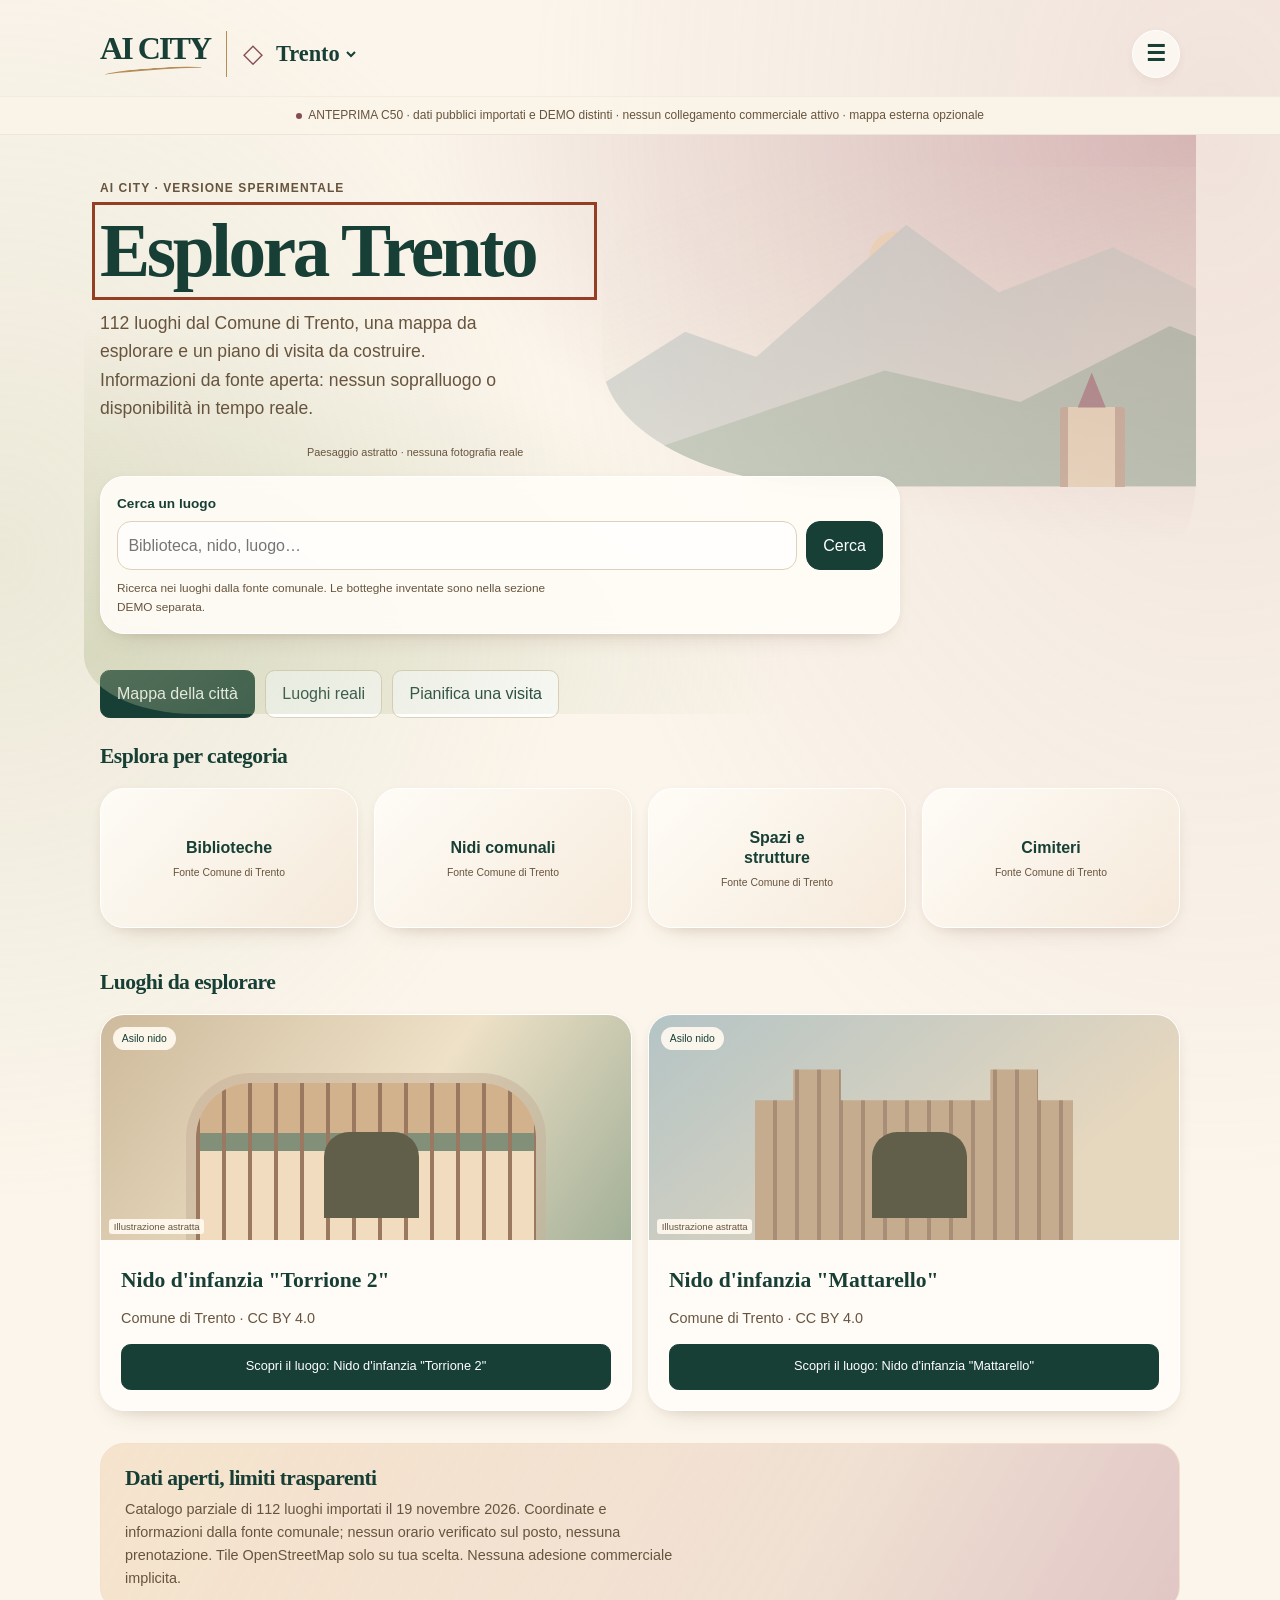
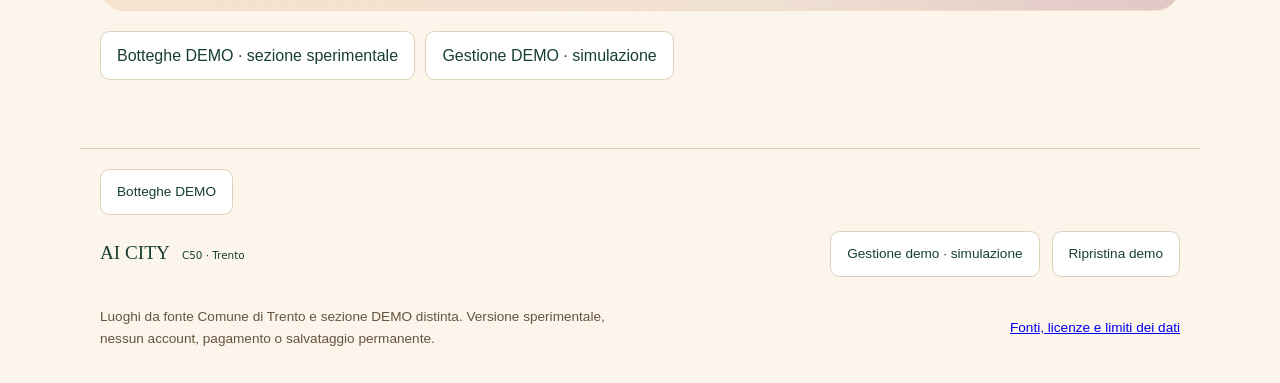
==== commit 6ba6ec65: "release(c51): publish approved C50 Real Trento preview 30 approved static assets from c68ac643573a17" ====
--- a/index.html
+++ b/index.html
@@ -15,27 +15,27 @@
   <script defer src="js/themes/cities.js?v=68f220bba441"></script>
   <script defer src="js/state.js?v=ad04cb5efa0e"></script>
   <script defer src="js/content.js?v=97aa7e0a0146"></script>
-  <script defer src="js/ui.js?v=42a8a1e8aa17"></script>
+  <script defer src="js/ui.js?v=668c3257b2c8"></script>
   <script defer src="js/navigation.js?v=e4daad73b8e9"></script>
   <script defer src="js/adapters/services.js?v=25bae5fc5af2"></script>
-  <script defer src="js/components/city-map.js?v=29659e75aa56"></script>
+  <script defer src="js/components/city-map.js?v=9e49afd47bf9"></script>
   <script defer src="js/modules/catalog.js?v=ef05565b4fd0"></script>
   <script defer src="js/modules/editorial.js?v=5b3445614625"></script>
-  <script defer src="js/modules/home.js?v=97c25fdfb9ae"></script>
-  <script defer src="js/modules/discovery.js?v=fab158edac0f"></script>
+  <script defer src="js/modules/home.js?v=86980cf84861"></script>
+  <script defer src="js/modules/discovery.js?v=f77cb1be9a32"></script>
   <script defer src="js/app.js?v=d16a31683021"></script>
 </head>
 <body>
   <a class="skip" href="#main">Vai al contenuto</a>
   <header class="site-header"><div class="header-inner">
     <button type="button" id="home" class="brand" aria-label="AI CITY — Homepage">AI CITY<span class="brand-stroke" aria-hidden="true"></span></button>
-    <div class="city-control"><span class="territory-symbol" role="img" aria-label="Segno neutro, non simbolo territoriale ufficiale">◇</span><label class="sr-only" for="city-selector">Città disponibile nella demo</label><select id="city-selector" aria-describedby="city-hint"><option value="trento">Trento</option></select><span id="city-hint" class="sr-only">Solo Trento è disponibile; nessun'altra città è operativa.</span></div>
-    <details class="compact-menu"><summary aria-label="Apri menu di navigazione"><span class="menu-lines" aria-hidden="true">☰</span></summary><nav aria-label="Navigazione principale"><button type="button" id="explore">Esplora le botteghe</button><button type="button" id="places-nav">Luoghi DEMO</button><button type="button" id="planner-nav">Il mio piano DEMO</button></nav></details>
+    <div class="city-control"><span class="territory-symbol" role="img" aria-label="Segno neutro, non simbolo territoriale ufficiale">◇</span><label class="sr-only" for="city-selector">Città disponibile</label><select id="city-selector" aria-describedby="city-hint"><option value="trento">Trento</option></select><span id="city-hint" class="sr-only">Solo Trento è disponibile; nessun'altra città è operativa.</span></div>
+    <details class="compact-menu"><summary aria-label="Apri menu di navigazione"><span class="menu-lines" aria-hidden="true">☰</span></summary><nav aria-label="Navigazione principale"><button type="button" id="places-nav">Mappa della città</button><button type="button" id="planner-nav">Pianifica una visita</button></nav></details>
   </div></header>
-  <aside class="demo-notice"><span class="notice-dot" aria-hidden="true"></span>ANTEPRIMA C47 · dati pubblici importati e DEMO distinti · nessun collegamento commerciale attivo · mappa esterna opzionale</aside>
-  <main id="main" tabindex="-1"><h1>La demo si sta preparando</h1><p>Se il messaggio rimane visibile, verifica che tutti gli script locali siano presenti e consentiti.</p></main>
+  <aside class="demo-notice"><span class="notice-dot" aria-hidden="true"></span>ANTEPRIMA C50 · dati pubblici importati e DEMO distinti · nessun collegamento commerciale attivo · mappa esterna opzionale</aside>
+  <main id="main" tabindex="-1"><h1>Trento si sta preparando</h1><p>Se il messaggio rimane visibile, verifica che tutti gli script locali siano presenti e consentiti.</p></main>
   <p id="announcement" class="sr-only" role="status" aria-live="polite" aria-atomic="true"></p>
-  <footer><div class="footer-top"><span class="footer-wordmark">AI CITY <small>0.4.0 · Trento</small></span><button type="button" id="manage">Gestione demo · simulazione</button><button type="button" id="reset">Ripristina demo</button></div><p>Attività inventate e verifiche simulate; cartografia OSM reale opzionale, schema DEMO separato. Nessun account, IA remota o salvataggio permanente.</p><p><a href="attributions.html">Fonti, licenze e limiti dei dati</a></p></footer>
+  <footer><button type="button" id="explore">Botteghe DEMO</button><div class="footer-top"><span class="footer-wordmark">AI CITY <small>C50 · Trento</small></span><button type="button" id="manage">Gestione demo · simulazione</button><button type="button" id="reset">Ripristina demo</button></div><p>Luoghi da fonte Comune di Trento e sezione DEMO distinta. Versione sperimentale, nessun account, pagamento o salvataggio permanente.</p><p><a href="attributions.html">Fonti, licenze e limiti dei dati</a></p></footer>
   <noscript><p class="demo-notice">Abilita JavaScript locale per esplorare la demo. Nessun servizio esterno è necessario.</p></noscript>
 </body>
 </html>
